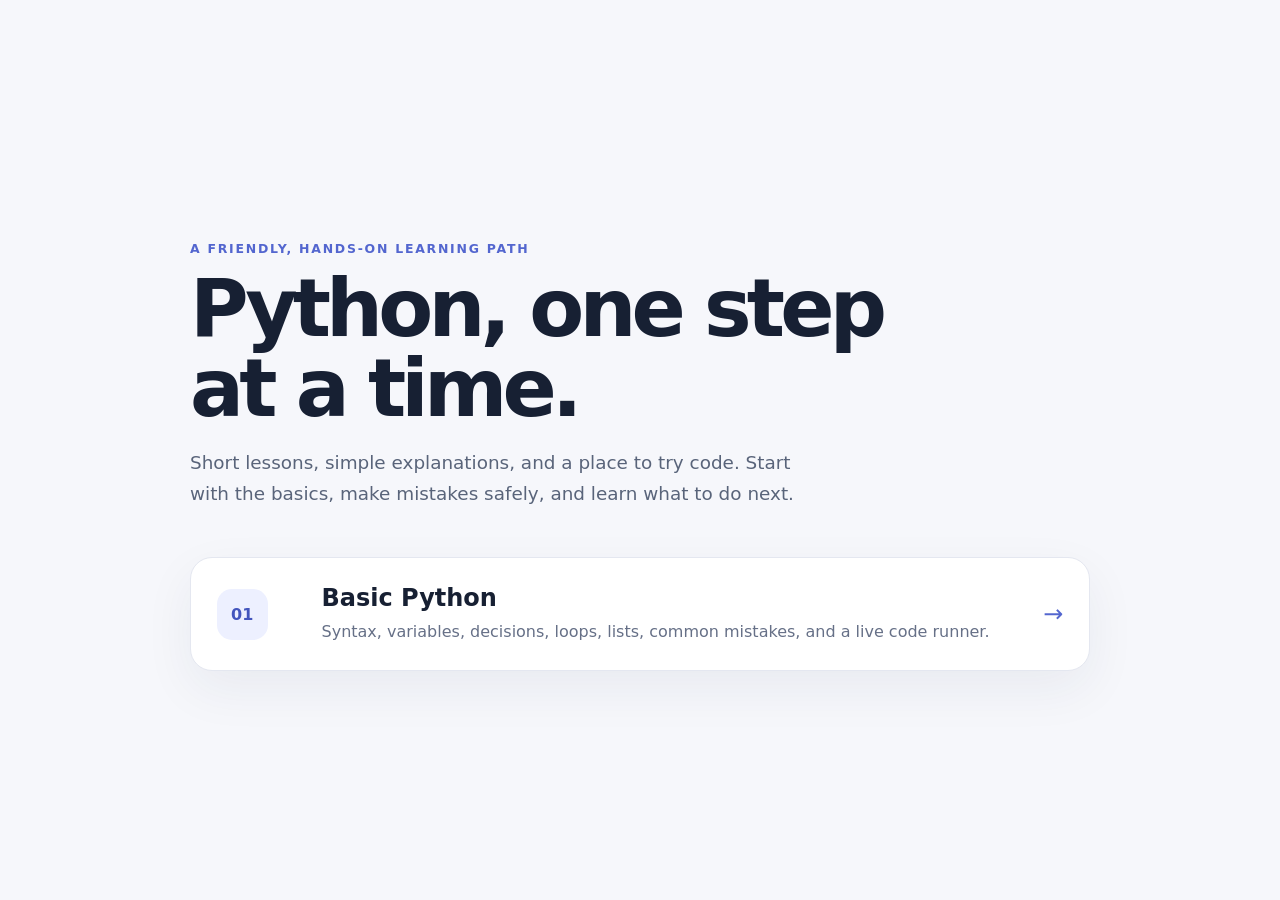
==== index.html @ 0ee9c049 "Add interactive beginner Python lessons Co-authored-by: Copilot <223556219+Copilot@users.noreply.git" ====
<!doctype html>
<html lang="en">
<head>
  <meta charset="utf-8">
  <meta name="viewport" content="width=device-width, initial-scale=1">
  <meta name="theme-color" content="#f6f7fb">
  <title>Python, one step at a time</title>
  <style>
    :root {
      color-scheme: light;
      font-family: Inter, ui-sans-serif, system-ui, -apple-system, BlinkMacSystemFont, "Segoe UI", sans-serif;
      color: #172033;
      background: #f6f7fb;
    }

    * { box-sizing: border-box; }

    body { margin: 0; }

    main {
      display: grid;
      min-height: 100vh;
      place-items: center;
      padding: 2rem;
    }

    .home {
      width: min(100%, 900px);
      animation: rise-in 650ms ease-out both;
    }

    .eyebrow {
      color: #5366cf;
      font-size: .78rem;
      font-weight: 800;
      letter-spacing: .14em;
      text-transform: uppercase;
    }

    h1 {
      max-width: 700px;
      margin: .7rem 0 1rem;
      font-size: clamp(2.5rem, 7vw, 5rem);
      letter-spacing: -.06em;
      line-height: 1;
    }

    .intro {
      max-width: 620px;
      color: #59647a;
      font-size: 1.15rem;
      line-height: 1.7;
    }

    .course-card {
      display: flex;
      align-items: center;
      justify-content: space-between;
      gap: 1.5rem;
      margin-top: 3rem;
      padding: 1.6rem;
      border: 1px solid #e4e7f0;
      border-radius: 22px;
      background: #fff;
      box-shadow: 0 18px 50px #202d5110;
      color: inherit;
      text-decoration: none;
      transition: transform 180ms ease, box-shadow 180ms ease;
    }

    .course-card:hover {
      transform: translateY(-4px);
      box-shadow: 0 22px 55px #202d511a;
    }

    .course-card h2 { margin: 0 0 .45rem; }
    .course-card p { margin: 0; color: #667087; line-height: 1.6; }

    .number {
      display: grid;
      width: 3.2rem;
      height: 3.2rem;
      flex: 0 0 auto;
      place-items: center;
      border-radius: 15px;
      background: #edf0ff;
      color: #4355bd;
      font-weight: 800;
    }

    .arrow { color: #5366cf; font-size: 1.5rem; }

    @keyframes rise-in {
      from { opacity: 0; transform: translateY(14px); }
      to { opacity: 1; transform: translateY(0); }
    }

    @media (prefers-reduced-motion: reduce) {
      *, *::before, *::after { animation-duration: .01ms !important; transition-duration: .01ms !important; }
    }
  </style>
</head>
<body>
  <main>
    <section class="home" aria-labelledby="page-title">
      <p class="eyebrow">A friendly, hands-on learning path</p>
      <h1 id="page-title">Python, one step at a time.</h1>
      <p class="intro">Short lessons, simple explanations, and a place to try code. Start with the basics, make mistakes safely, and learn what to do next.</p>
      <a class="course-card" href="basic-python/index.html">
        <span class="number" aria-hidden="true">01</span>
        <span>
          <h2>Basic Python</h2>
          <p>Syntax, variables, decisions, loops, lists, common mistakes, and a live code runner.</p>
        </span>
        <span class="arrow" aria-hidden="true">→</span>
      </a>
    </section>
  </main>
</body>
</html>
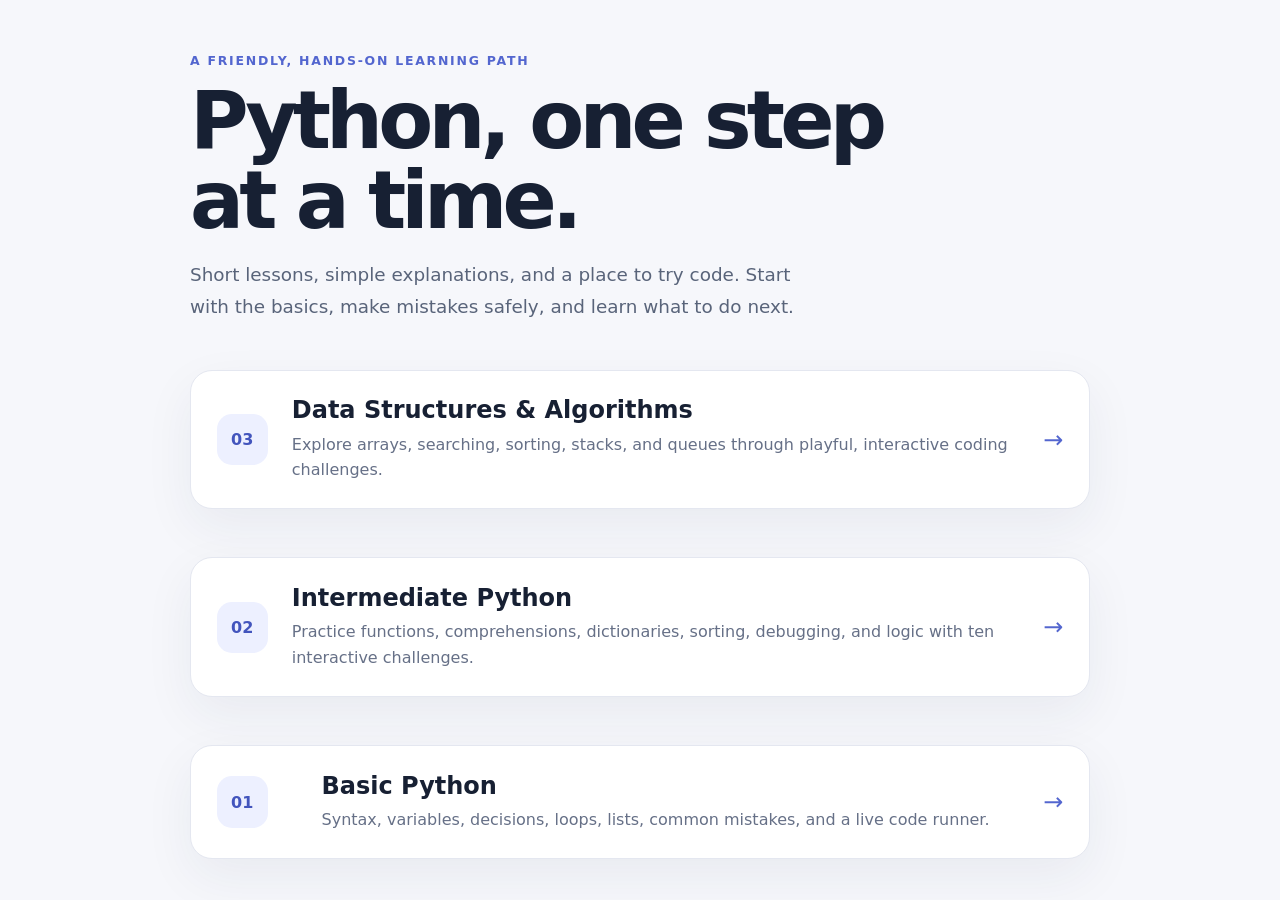
==== commit 647ddd66: "Add interactive Python and DSA lessons" ====
--- a/index.html
+++ b/index.html
@@ -106,6 +106,22 @@
       <p class="eyebrow">A friendly, hands-on learning path</p>
       <h1 id="page-title">Python, one step at a time.</h1>
       <p class="intro">Short lessons, simple explanations, and a place to try code. Start with the basics, make mistakes safely, and learn what to do next.</p>
+      <a class="course-card" href="dsa/index.html">
+        <span class="number" aria-hidden="true">03</span>
+        <span>
+          <h2>Data Structures &amp; Algorithms</h2>
+          <p>Explore arrays, searching, sorting, stacks, and queues through playful, interactive coding challenges.</p>
+        </span>
+        <span class="arrow" aria-hidden="true">→</span>
+      </a>
+      <a class="course-card" href="intermediate-python/index.html">
+        <span class="number" aria-hidden="true">02</span>
+        <span>
+          <h2>Intermediate Python</h2>
+          <p>Practice functions, comprehensions, dictionaries, sorting, debugging, and logic with ten interactive challenges.</p>
+        </span>
+        <span class="arrow" aria-hidden="true">→</span>
+      </a>
       <a class="course-card" href="basic-python/index.html">
         <span class="number" aria-hidden="true">01</span>
         <span>
